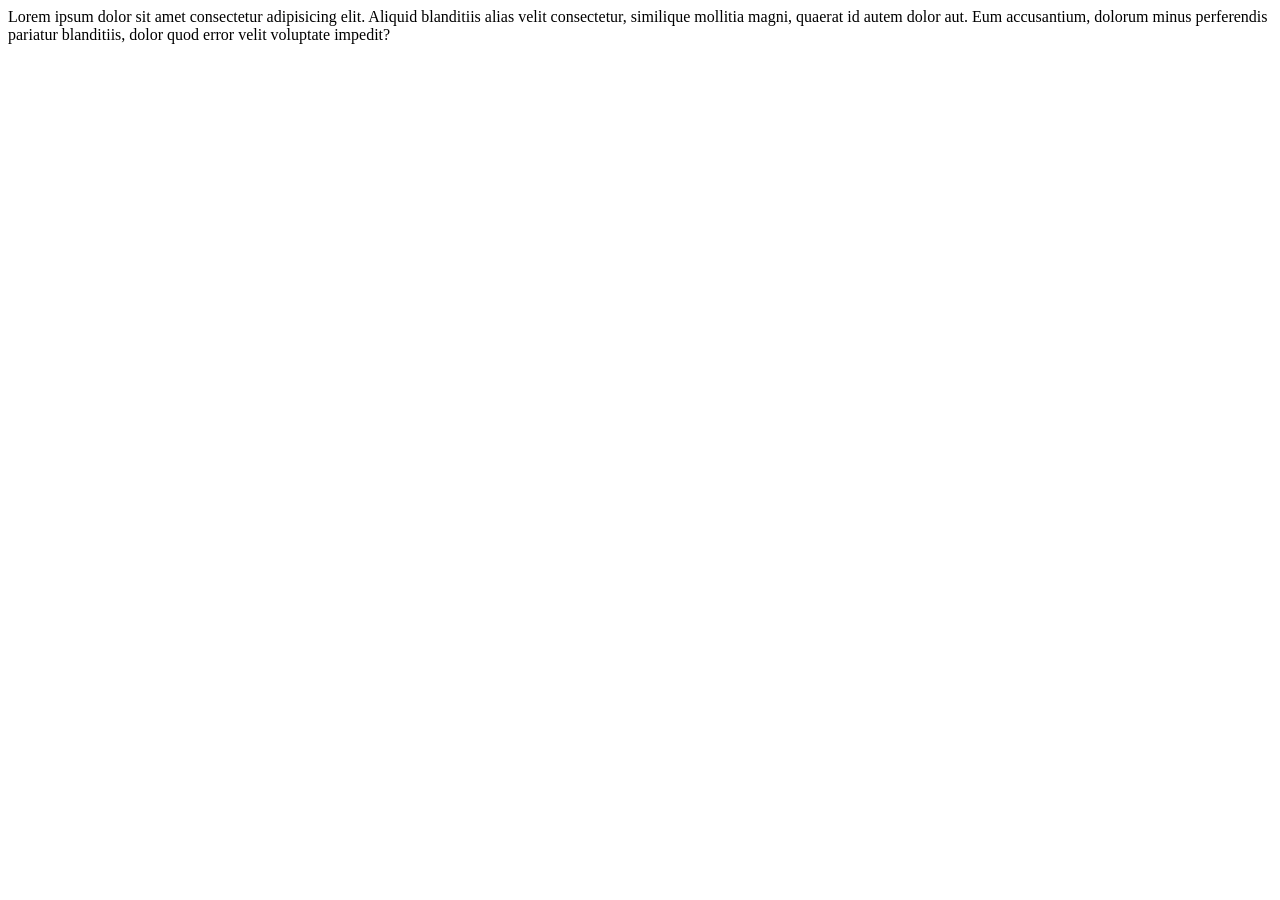
==== index.html @ afd645d5 "Add calculator project" ====
<!DOCTYPE html>
<html lang="en">

<head>
    <meta charset="UTF-8">
    <meta name="viewport" content="width=device-width, initial-scale=1.0">
    <title>Document</title>
</head>

<body>
    Lorem ipsum dolor sit amet consectetur adipisicing elit. Aliquid blanditiis alias velit consectetur, similique
    mollitia magni, quaerat id autem dolor aut. Eum accusantium, dolorum minus perferendis pariatur blanditiis, dolor
    quod error velit voluptate impedit?
</body>
    <script src="operators.js"></script>
     <!-- <script src="task.js"></script> -->
</html>
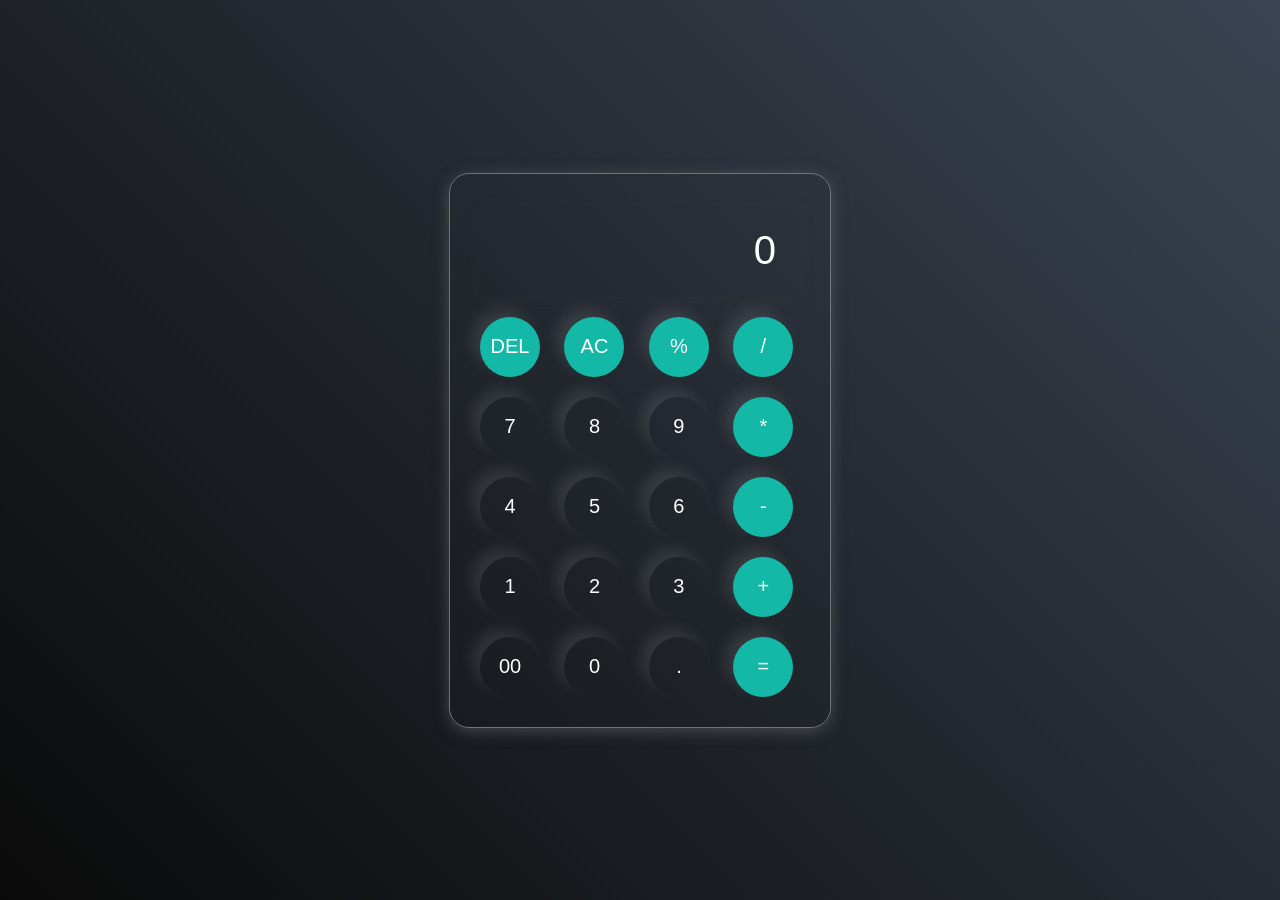
==== commit 1ae884db: "Rename calculator.html to index.html" ====
--- a/index.html
+++ b/index.html
@@ -4,14 +4,51 @@
 <head>
     <meta charset="UTF-8">
     <meta name="viewport" content="width=device-width, initial-scale=1.0">
-    <title>Document</title>
+    <title>CALCULATOR</title>
+    <link rel="stylesheet" href="calculator.css">
+   
 </head>
 
 <body>
-    Lorem ipsum dolor sit amet consectetur adipisicing elit. Aliquid blanditiis alias velit consectetur, similique
-    mollitia magni, quaerat id autem dolor aut. Eum accusantium, dolorum minus perferendis pariatur blanditiis, dolor
-    quod error velit voluptate impedit?
+    <div class="calculator">
+        <input type="text" placeholder="0" id="display"
+readonly
+aria-label="Calculator display">
+        <div>
+            <button class="operator">DEL</button>
+            <button class="operator">AC</button>
+            <button class="operator">%</button>
+            <button class="operator">/</button>
+        </div>
+
+        <div>
+            <button>7</button>
+            <button>8</button>
+            <button>9</button>
+            <button class="operator">*</button>
+
+        </div>
+        <div>
+            <button>4</button>
+            <button>5</button>
+            <button>6</button>
+            <button class="operator">-</button>
+
+        </div>
+        <div>
+            <button>1</button>
+            <button>2</button>
+            <button>3</button>
+            <button class="operator">+</button>
+
+        </div>
+        <div>
+            <button>00</button>
+            <button>0</button>
+            <button>.</button>
+            <button class="equalBtn">=</button>
+        </div>
+        </div>
 </body>
-    <script src="operators.js"></script>
-     <!-- <script src="task.js"></script> -->
+<script src="calculator.js"></script>
 </html>
--- a/calculator.css
+++ b/calculator.css
@@ -0,0 +1,82 @@
+@import url('https://fonts.googleapis.com/css2?family=Lato:ital,wght@0,100;0,300;0,400;0,700;0,900;1,100;1,300;1,400;1,700;1,900&family=Poppins:ital,wght@0,100;0,200;0,300;0,400;0,500;0,600;0,700;0,800;0,900;1,100;1,200;1,300;1,400;1,500;1,600;1,700;1,800;1,900&display=swap');
+
+* {
+    margin: 0;
+    padding: 0;
+    box-sizing: border-box;
+    font-family: 'poppins', sans-serif;
+}
+
+body {
+    display: flex;
+    justify-content: center;
+    align-items: center;
+    width: 100%;
+    height: 100vh;
+    background: linear-gradient(45deg, #0a0a0a, #3a4452);
+}
+
+.calculator {
+    border: 1px solid #717377;
+    padding: 20px;
+    border-radius: 20px;
+    background: transparent;
+    box-shadow: 0px 3px 15px rgba(113, 115, 119, 0.5);
+}
+
+input {
+    width: 320px;
+    border: none;
+    padding: 24px;
+    margin: 10px;
+    background: transparent;
+    font-size: 40px;
+    text-align: right;
+    cursor: pointer;
+    color: white;
+    box-shadow: 0px 3px 15px rgba(84, 84, 84, 0.1);
+}
+
+input::placeholder {
+    color: #ffffff;
+}
+
+button {
+    border-radius: 50%;
+    border: none;
+    height: 60px;
+    width: 60px;
+    margin: 10px;
+    color: #ffffff;
+    background: transparent;
+    font-size: 20px;
+    box-shadow: -8px -8px 15px rgba(255, 255, 255, 0.1);
+    cursor: pointer;
+    transition: 0.2s;
+}
+
+button:hover {
+    transform: translateY(-3px);
+}
+
+button:active {
+    transform: scale(0.92);
+}
+
+.equalBtn {
+    background-color: #14b8a6;
+    color: #ffffff;
+}
+
+.equalBtn:hover {
+    background-color: #0d9488;
+}
+
+.operator {
+    background-color: #14b8a6;
+    color: #ffffff;
+}
+
+.operator:hover {
+    background-color: #0d9488;
+}
